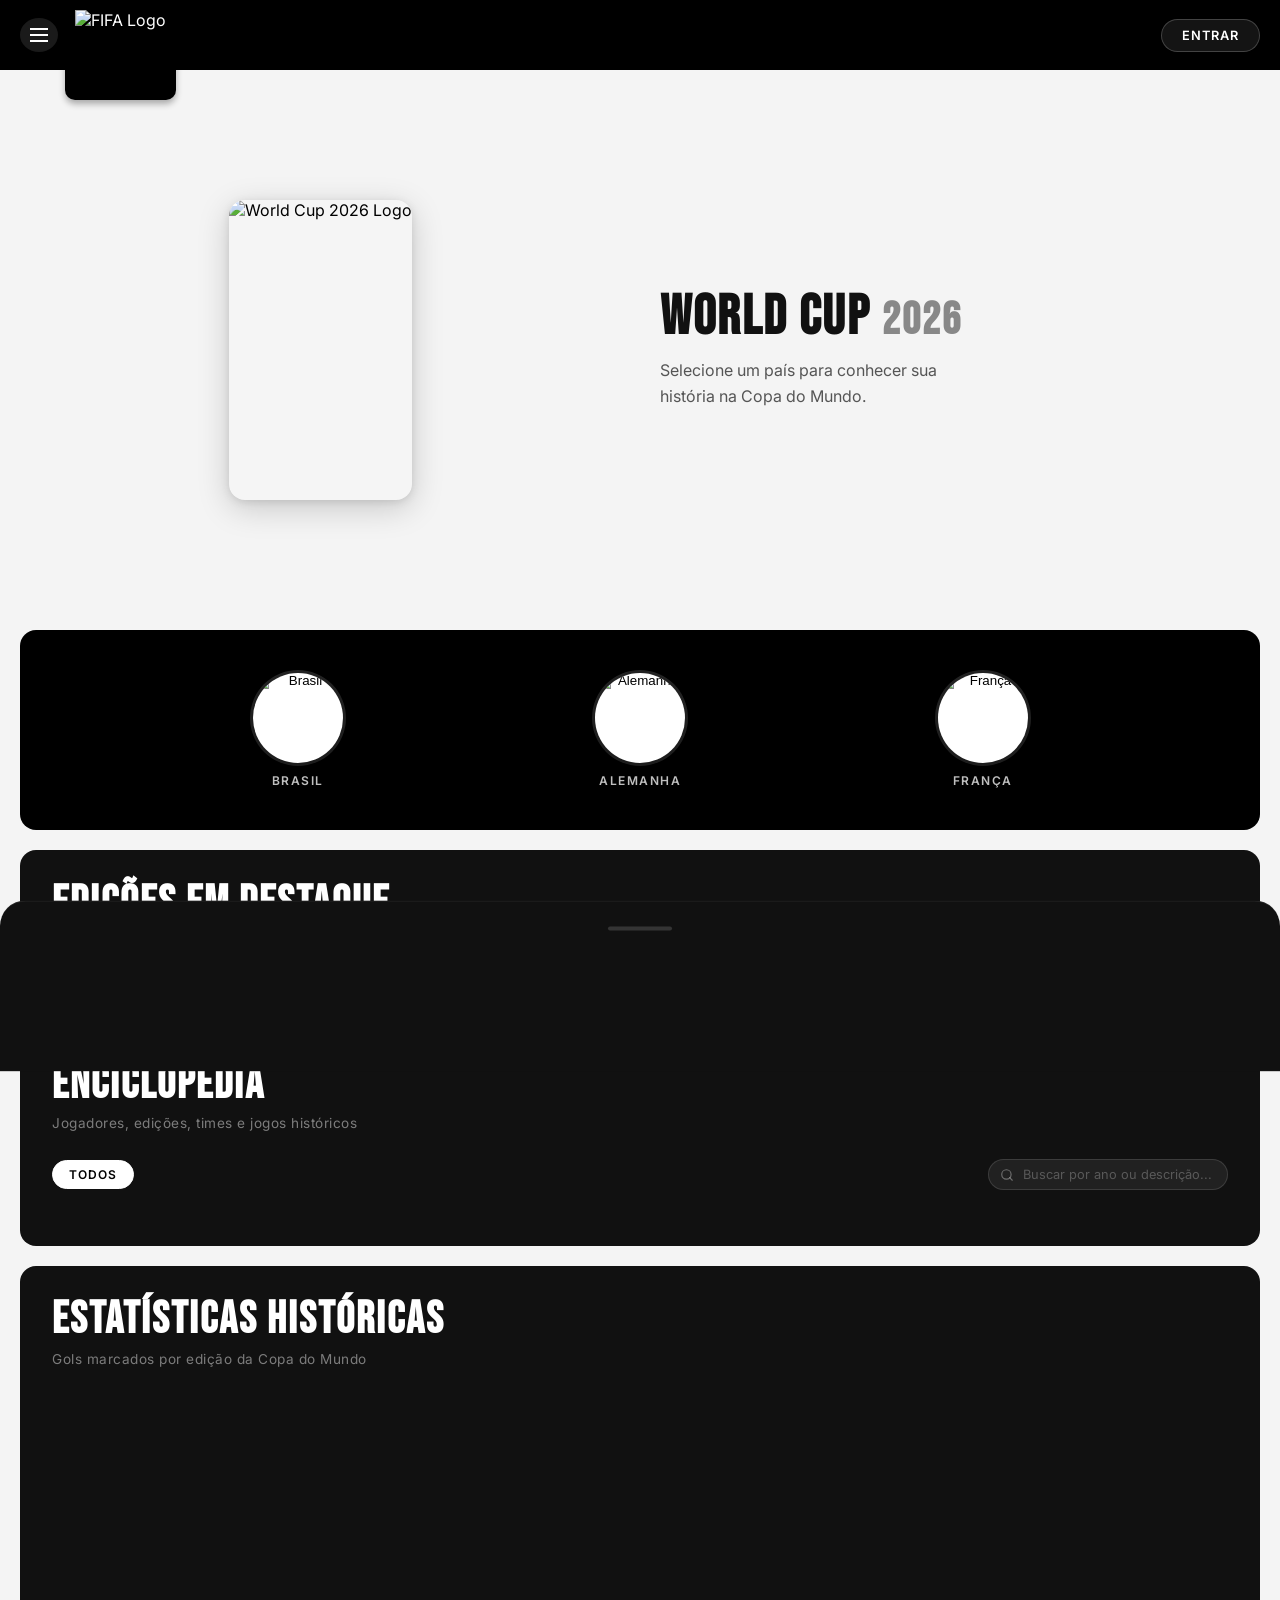
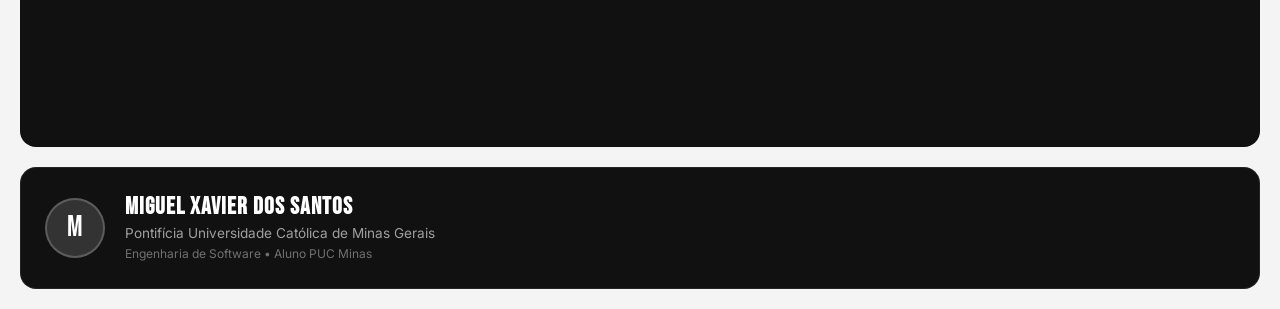
==== public/index.html @ 18ab4616 "semana 14" ====
<!DOCTYPE html>
<html lang="pt-BR">
<head>
    <meta charset="UTF-8">
    <meta name="viewport" content="width=device-width, initial-scale=1.0">
    <title>World Cup 2026</title>
    <link rel="stylesheet" href="../assets/css/style.css">
    <link href="https://fonts.googleapis.com/css2?family=Bebas+Neue&family=Inter:wght@400;600&display=swap" rel="stylesheet">
</head>
<body>

<header class="main-header">
    <div class="left-section" style="display: flex; align-items: center; gap: 20px;">
        <div class="menu-icon">
            <span></span>
            <span></span>
            <span></span>
        </div>
        <div class="logo-container">
            <img src="https://s2-ge.glbimg.com/RGU5LEYpvpcPRro8r9wxAEvmltU=/0x0:2048x2048/984x0/smart/filters:strip_icc()/i.s3.glbimg.com/v1/AUTH_bc8228b6673f488aa253bbcb03c80ec5/internal_photos/bs/2023/q/Q/e3U1thRemgE9lEG0J4gQ/logo-fifa.jpg" alt="FIFA Logo">
        </div>
        <div id="admin-panel-link"></div>
    </div>
    <div class="right-section">
        <button class="login-btn" id="loginBtn">Entrar</button>
    </div>
</header>

<main>
    <div class="image-wrapper">
        <div class="image-overlay" id="image-overlay"></div>
        <img src="https://upload.wikimedia.org/wikipedia/pt/d/d7/Logo_copa_2026.png" alt="World Cup 2026 Logo" id="main-image">
    </div>
    <div class="text-section">
        <h1>World Cup <span class="year">2026</span></h1>
        <p id="country-text">Selecione um país para conhecer sua história na Copa do Mundo.</p>
    </div>
</main>

<section id="country-section">
    <div class="country-ball">
        <button class="country-button" id="brasil">
            <img src="https://flagicons.lipis.dev/flags/4x3/br.svg" alt="Brasil">
        </button>
        <span class="country-label">Brasil</span>
    </div>
    <div class="country-ball">
        <button class="country-button" id="alemanha">
            <img src="https://flagicons.lipis.dev/flags/4x3/de.svg" alt="Alemanha">
        </button>
        <span class="country-label">Alemanha</span>
    </div>
    <div class="country-ball">
        <button class="country-button" id="franca">
            <img src="https://flagicons.lipis.dev/flags/4x3/fr.svg" alt="França">
        </button>
        <span class="country-label">França</span>
    </div>
</section>

<section id="highlights-section">
    <div class="enc-header">
        <h2 class="enc-title">Edições em Destaque</h2>
        <p class="enc-subtitle">As edições mais marcantes do torneio mundial</p>
    </div>
    <div class="slider-wrapper">
        <button class="slider-control prev-btn">❮</button>
        <div class="slider-container" id="sliderContainer"></div>
        <button class="slider-control next-btn">❯</button>
    </div>
</section>

<section id="encyclopedia-section">
    <div class="enc-header">
        <h2 class="enc-title">Enciclopédia</h2>
        <p class="enc-subtitle">Jogadores, edições, times e jogos históricos</p>
    </div>

    <div class="enc-toolbar">
        <div class="enc-filters">
            <button class="enc-filter-btn active" id="filter-all-btn">Todos</button>
            <button class="enc-filter-btn" id="filter-fav-btn" style="display: none;">Favoritos ❤️</button>
        </div>
        <div class="enc-search-wrapper">
            <svg class="enc-search-icon" xmlns="http://www.w3.org/2000/svg" viewBox="0 0 24 24" fill="none" stroke="currentColor" stroke-width="2" stroke-linecap="round" stroke-linejoin="round">
                <circle cx="11" cy="11" r="8"/><line x1="21" y1="21" x2="16.65" y2="16.65"/>
            </svg>
            <input type="text" class="enc-search" id="searchBar" placeholder="Buscar por ano ou descrição...">
        </div>
    </div>

    <div class="enc-grid"></div>
</section>

<section id="analytics-section">
    <div class="enc-header">
        <h2 class="enc-title">Estatísticas Históricas</h2>
        <p class="enc-subtitle">Gols marcados por edição da Copa do Mundo</p>
    </div>
    <div class="chart-wrapper">
        <canvas id="goalsChart"></canvas>
    </div>
</section>

<footer id="student-profile-footer">
    <div class="profile-card">
        <div class="profile-avatar">M</div>
        <div class="profile-details">
            <h3>Miguel Xavier dos Santos</h3>
            <p class="institution">Pontifícia Universidade Católica de Minas Gerais</p>
            <p class="course">Engenharia de Software • Aluno PUC Minas</p>
        </div>
    </div>
</footer>

<div class="drawer-overlay" id="drawerOverlay" onclick="closeDrawer()"></div>
<div class="drawer" id="drawer">
  <div class="drawer-handle"></div>
  <div class="drawer-inner" id="drawerInner"></div>
</div>

<script src="https://cdn.jsdelivr.net/npm/chart.js"></script>
<script src="../assets/js/script.js"></script>
</body>
</html>
---- assets/css/style.css ----
* {
    margin: 0;
    padding: 0;
    box-sizing: border-box;
}

:root {
    --bg-color: #f4f4f4;
    --header-bg: #000000;
    --section-bg: #000000;
    --accent: #ffffff;
}

body,
.main-header,
#country-section,
h1,
p {
    transition:
        background-color 0.6s ease,
        color 0.6s ease;
}

body {
    font-family: 'Inter', sans-serif;
    background-color: var(--bg-color);
}

.main-header {
    background-color: var(--header-bg);
    color: #fff;
    height: 70px;
    display: flex;
    align-items: center;
    justify-content: space-between;
    padding: 0 20px;
    position: relative;
}

.menu-icon {
    cursor: pointer;
    display: flex;
    flex-direction: column;
    gap: 4px;
    padding: 10px;
    border-radius: 50%;
    background: #1a1a1a;
    transition: background 0.3s;
}
.menu-icon:hover {
    background: #333;
}

.menu-icon span {
    display: block;
    width: 18px;
    height: 2px;
    background-color: #fff;
}

.logo-container {
    background-color: #000;
    padding: 10px;
    border-radius: 0 0 10px 10px;
    position: absolute;
    top: 0;
    left: 65px;
    z-index: 10;
    height: 100px;
    display: flex;
    align-items: center;
    box-shadow: 0 4px 6px rgba(0,0,0,0.3);
}

.logo-container img {
    height: 80px;
}

main {
    height: 60vh;
    display: flex;
    justify-content: space-around;
    align-items: center;
    padding: 40px 20px 20px;
    gap: 40px;
}

.image-wrapper {
    position: relative;
    display: flex;
    justify-content: center;
    align-items: center;
    flex: 1;
}

.image-overlay {
    position: absolute;
    inset: 0;
    background: white;
    opacity: 0;
    border-radius: 16px;
    pointer-events: none;
    transition: opacity 0.15s ease;
    z-index: 2;
}
.image-overlay.flash {
    opacity: 1;
}

#main-image {
    height: 300px;
    width: auto;
    object-fit: contain;
    border-radius: 16px;
    box-shadow:
        0 8px 32px rgba(0, 0, 0, 0.18),
        0 2px 8px rgba(0, 0, 0, 0.10);
    background: rgba(255,255,255,0.05);
    transition:
        opacity 0.35s ease,
        transform 0.35s ease,
        box-shadow 0.6s ease,
        width 0.4s ease,
        height 0.4s ease;
}

#main-image:hover {
    transform: scale(1.03);
    box-shadow:
        0 16px 48px rgba(0, 0, 0, 0.22),
        0 4px 12px rgba(0, 0, 0, 0.12);
}

#main-image.fading {
    opacity: 0;
    transform: scale(0.97);
}

.text-section {
    flex: 1;
    display: flex;
    justify-content: center;
    align-items: flex-start;
    flex-direction: column;
    gap: 12px;
}

h1 {
    font-family: 'Bebas Neue', sans-serif;
    font-size: 3.5rem;
    line-height: 1;
    letter-spacing: 2px;
    color: #111;
    transition: color 0.6s ease;
}

h1 .year {
    color: #888;
    font-size: 2.8rem;
}

p {
    font-size: 1rem;
    color: #555;
    max-width: 320px;
    line-height: 1.6;
    transition: color 0.6s ease;
}

#country-section {
    display: flex;
    justify-content: space-evenly;
    align-items: center;
    height: 200px;
    background-color: #000;
    margin: 20px;
    border-radius: 16px;
    transition: background-color 0.6s ease;
    gap: 20px;
}

.country-ball {
    display: flex;
    flex-direction: column;
    align-items: center;
    gap: 10px;
}

.country-label {
    color: #fff;
    font-size: 0.75rem;
    font-weight: 600;
    letter-spacing: 1.5px;
    text-transform: uppercase;
    opacity: 0.75;
    transition: opacity 0.3s;
}

.country-ball:hover .country-label {
    opacity: 1;
}

.country-button {
    width: 90px;
    height: 90px;
    border: none;
    border-radius: 50%;
    overflow: hidden;
    cursor: pointer;
    padding: 0;
    display: flex;
    justify-content: center;
    align-items: center;
    background: #fff;
    box-shadow:
        0 4px 16px rgba(0,0,0,0.4),
        0 0 0 3px rgba(255,255,255,0.15);
    transition:
        transform 0.25s ease,
        box-shadow 0.25s ease;
}

.country-button:hover {
    transform: scale(1.12) translateY(-4px);
    box-shadow:
        0 12px 32px rgba(0,0,0,0.5),
        0 0 0 4px rgba(255,255,255,0.4);
}

.country-button:active {
    transform: scale(1.05) translateY(-2px);
}

.country-button img {
    width: 100%;
    height: 100%;
    object-fit: cover;
    display: block;
}

.country-button.active {
    box-shadow:
        0 12px 32px rgba(0,0,0,0.5),
        0 0 0 4px rgba(255,255,255,0.9);
    transform: scale(1.08) translateY(-3px);
}

#highlights-section {
    margin: 20px;
    padding: 32px;
    background-color: #111;
    border-radius: 16px;
}

.slider-wrapper {
    position: relative;
    display: flex;
    align-items: center;
}

.slider-container {
    display: flex;
    overflow-x: hidden;
    scroll-behavior: smooth;
    width: 100%;
    gap: 16px;
}

.slider-item {
    flex: 0 0 100%;
    background: #1a1a1a;
    border: 1px solid rgba(255, 255, 255, 0.07);
    border-radius: 14px;
    overflow: hidden;
    display: flex;
    height: 220px;
    cursor: pointer;
    transition: border-color 0.3s;
}

.slider-item:hover {
    border-color: rgba(255, 255, 255, 0.2);
}

.slider-img {
    width: 35%;
    object-fit: cover;
}

.slider-info {
    padding: 24px;
    flex: 1;
    display: flex;
    flex-direction: column;
    justify-content: center;
}

.slider-control {
    position: absolute;
    top: 50%;
    transform: translateY(-50%);
    background: rgba(0, 0, 0, 0.7);
    border: 1px solid rgba(255, 255, 255, 0.15);
    color: #fff;
    width: 44px;
    height: 44px;
    border-radius: 50%;
    cursor: pointer;
    z-index: 10;
    font-size: 1.2rem;
    display: flex;
    align-items: center;
    justify-content: center;
    transition: background 0.2s;
}

.slider-control:hover {
    background: rgba(255, 255, 255, 0.2);
}

.prev-btn { left: -16px; }
.next-btn { right: -16px; }

#encyclopedia-section {
    margin: 20px;
    padding: 32px;
    background-color: #111;
    border-radius: 16px;
}

.enc-header {
    margin-bottom: 24px;
}

.enc-title {
    font-family: 'Bebas Neue', sans-serif;
    font-size: 2.8rem;
    letter-spacing: 2px;
    color: #fff;
    line-height: 1;
    margin-bottom: 6px;
}

.enc-subtitle {
    font-size: 0.85rem;
    color: rgba(255, 255, 255, 0.45);
    letter-spacing: 0.5px;
}

.enc-toolbar {
    display: flex;
    align-items: center;
    justify-content: space-between;
    margin-bottom: 24px;
    gap: 16px;
    flex-wrap: wrap;
}

.enc-filters {
    display: flex;
    gap: 8px;
    flex-wrap: wrap;
}

.enc-filter-btn {
    font-family: 'Inter', sans-serif;
    font-size: 0.75rem;
    font-weight: 600;
    letter-spacing: 1px;
    text-transform: uppercase;
    padding: 6px 16px;
    border-radius: 999px;
    border: 1px solid rgba(255, 255, 255, 0.15);
    background: transparent;
    color: rgba(255, 255, 255, 0.5);
    cursor: pointer;
    transition: all 0.2s ease;
}

.enc-filter-btn:hover {
    border-color: rgba(255, 255, 255, 0.4);
    color: rgba(255, 255, 255, 0.8);
}

.enc-filter-btn.active {
    background: #fff;
    border-color: #fff;
    color: #000;
}

.enc-search-wrapper {
    position: relative;
    display: flex;
    align-items: center;
}

.enc-search-icon {
    position: absolute;
    left: 12px;
    width: 14px;
    height: 14px;
    color: rgba(255, 255, 255, 0.35);
    pointer-events: none;
}

.enc-search {
    font-family: 'Inter', sans-serif;
    font-size: 0.8rem;
    background: rgba(255, 255, 255, 0.07);
    border: 1px solid rgba(255, 255, 255, 0.12);
    border-radius: 999px;
    color: rgba(255, 255, 255, 0.7);
    padding: 7px 16px 7px 34px;
    width: 240px;
    outline: none;
    transition: border-color 0.2s, background 0.2s;
}

.enc-search::placeholder {
    color: rgba(255, 255, 255, 0.25);
}

.enc-search:focus {
    border-color: rgba(255, 255, 255, 0.35);
    background: rgba(255, 255, 255, 0.1);
}

.enc-grid {
    display: grid;
    grid-template-columns: repeat(4, minmax(0, 1fr));
    gap: 12px;
}

@media (max-width: 900px) {
    .enc-grid { grid-template-columns: repeat(2, minmax(0, 1fr)); }
}

@media (max-width: 500px) {
    .enc-grid { grid-template-columns: 1fr; }
}

.enc-card {
    background: #1a1a1a;
    border: 1px solid rgba(255, 255, 255, 0.07);
    border-radius: 14px;
    overflow: hidden;
    transition: transform 0.22s ease, border-color 0.22s ease, box-shadow 0.22s ease;
    cursor: pointer;
    position: relative;
}

.enc-card:hover {
    transform: translateY(-4px);
    border-color: rgba(255, 255, 255, 0.2);
    box-shadow: 0 12px 32px rgba(0, 0, 0, 0.4);
}

.enc-card-thumb {
    width: 100%;
    height: 140px;
    display: flex;
    align-items: center;
    justify-content: center;
    position: relative;
    overflow: hidden;
}

.enc-card-thumb img {
    width: 100%;
    height: 100%;
    object-fit: cover;
    object-position: center;
    display: block;
}

.enc-fallback {
    display: flex;
    align-items: center;
    justify-content: center;
    width: 100%;
    height: 100%;
    font-family: 'Bebas Neue', sans-serif;
    font-size: 1.4rem;
    letter-spacing: 2px;
    color: rgba(255, 255, 255, 0.3);
}

.thumb-jogador { background: #0d1f0d; }
.thumb-edicao  { background: #0d0d1f; }
.thumb-time    { background: #1a0d0d; }
.thumb-jogo    { background: #1a1200; }

.enc-thumb-year {
    font-family: 'Bebas Neue', sans-serif;
    font-size: 3rem;
    letter-spacing: 4px;
    color: rgba(255, 255, 255, 0.15);
}

.enc-flag {
    width: 70px;
    height: auto;
    border-radius: 6px;
    opacity: 0.85;
    box-shadow: 0 4px 16px rgba(0,0,0,0.5);
}

.enc-placar {
    display: flex;
    align-items: center;
    gap: 8px;
    font-family: 'Bebas Neue', sans-serif;
    font-size: 3rem;
    color: rgba(255, 255, 255, 0.2);
    letter-spacing: 2px;
}

.enc-placar-x {
    font-size: 1.5rem;
    color: rgba(255, 255, 255, 0.1);
}

.enc-card-body {
    padding: 12px 14px 14px;
}

.enc-badge {
    display: inline-block;
    font-family: 'Inter', sans-serif;
    font-size: 0.62rem;
    font-weight: 600;
    letter-spacing: 1.2px;
    text-transform: uppercase;
    padding: 3px 9px;
    border-radius: 999px;
    margin-bottom: 8px;
}

.badge-jogador { background: rgba(60, 180, 90, 0.18);  color: #6ddc8a; }
.badge-edicao  { background: rgba(80, 120, 220, 0.18); color: #7aacff; }
.badge-time    { background: rgba(220, 160, 40, 0.18); color: #f0be5a; }
.badge-jogo    { background: rgba(210, 70, 70, 0.18);  color: #f07a7a; }

.enc-card-name {
    font-family: 'Bebas Neue', sans-serif;
    font-size: 1.15rem;
    letter-spacing: 1px;
    color: #fff;
    line-height: 1.1;
    margin-bottom: 5px;
}

.enc-card-sub {
    font-family: 'Inter', sans-serif;
    font-size: 0.75rem;
    color: rgba(255, 255, 255, 0.45);
    line-height: 1.5;
    margin-bottom: 10px;
}

.enc-card-meta {
    display: flex;
    justify-content: space-between;
    font-family: 'Inter', sans-serif;
    font-size: 0.7rem;
    font-weight: 600;
    color: rgba(255, 255, 255, 0.25);
    letter-spacing: 0.5px;
    padding-top: 10px;
    border-top: 1px solid rgba(255, 255, 255, 0.06);
}

#analytics-section {
    margin: 20px;
    padding: 32px;
    background-color: #111;
    border-radius: 16px;
}

.chart-wrapper {
    width: 100%;
    height: 320px;
    position: relative;
}

#student-profile-footer {
    margin: 20px;
    padding: 24px;
    background-color: #111;
    border: 1px solid rgba(255, 255, 255, 0.08);
    border-radius: 16px;
}

.profile-card {
    display: flex;
    align-items: center;
    gap: 20px;
}

.profile-avatar {
    width: 60px;
    height: 60px;
    background: #333;
    color: #fff;
    border-radius: 50%;
    display: flex;
    align-items: center;
    justify-content: center;
    font-family: 'Bebas Neue', sans-serif;
    font-size: 1.8rem;
    border: 2px solid rgba(255, 255, 255, 0.2);
}

.profile-details h3 {
    font-family: 'Bebas Neue', sans-serif;
    font-size: 1.5rem;
    color: #fff;
    letter-spacing: 1px;
    margin-bottom: 2px;
}

.profile-details .institution {
    font-size: 0.85rem;
    color: rgba(255, 255, 255, 0.6);
}

.profile-details .course {
    font-size: 0.75rem;
    color: rgba(255, 255, 255, 0.4);
}

.fav-toggle-btn {
    position: absolute;
    top: 12px;
    right: 12px;
    background: rgba(0, 0, 0, 0.6);
    border: 1px solid rgba(255, 255, 255, 0.2);
    color: #fff;
    border-radius: 50%;
    width: 32px;
    height: 32px;
    display: flex;
    align-items: center;
    justify-content: center;
    cursor: pointer;
    z-index: 5;
    font-size: 0.9rem;
    transition: background 0.2s;
}

.fav-toggle-btn:hover {
    background: rgba(255, 255, 255, 0.2);
}

.admin-badge-nav {
    color: #ff4a4a;
    text-decoration: none;
    font-size: 0.8rem;
    font-weight: 600;
    text-transform: uppercase;
    letter-spacing: 1px;
    border: 1px solid #ff4a4a;
    padding: 4px 12px;
    border-radius: 999px;
    transition: background 0.2s, color 0.2s;
}

.admin-badge-nav:hover {
    background: #ff4a4a;
    color: #000;
}

.drawer-overlay {
  position: fixed;
  inset: 0;
  background: rgba(0,0,0,0.72);
  z-index: 999;
  opacity: 0;
  pointer-events: none;
  transition: opacity 0.35s ease;
}
.drawer-overlay.open {
  opacity: 1;
  pointer-events: all;
}

.drawer {
  position: fixed;
  bottom: 0;
  left: 0;
  right: 0;
  z-index: 1000;
  background: #111;
  border-radius: 2vw 2vw 0 0;
  border-top: 1px solid rgba(255,255,255,0.09);
  transform: translateY(100%);
  transition: transform 0.4s cubic-bezier(0.32, 0.72, 0, 1);
  max-height: 88vh;
  overflow-y: auto;
}
.drawer.open {
  transform: translateY(0);
}

.drawer-handle {
  width: 5%;
  height: 4px;
  background: rgba(255,255,255,0.15);
  border-radius: 999px;
  margin: 2% auto 0;
}

.drawer-inner {
  padding: 3% 4% 8%;
}

.drawer-hero {
  display: flex;
  gap: 4%;
  align-items: flex-start;
  margin-bottom: 5%;
}

.drawer-photo,
.drawer-photo-fallback {
  width: 18%;
  aspect-ratio: 1;
  border-radius: 2vw;
  flex-shrink: 0;
  border: 1px solid rgba(255,255,255,0.08);
  background: #0d1f0d;
}

.drawer-photo {
  object-fit: cover;
  object-position: top center;
}

.drawer-photo-fallback {
  display: flex;
  align-items: center;
  justify-content: center;
  font-family: 'Bebas Neue', sans-serif;
  font-size: 3vw;
  letter-spacing: 0.2vw;
  color: rgba(255,255,255,0.25);
  text-align: center;
}

.drawer-hero-info {
  flex: 1;
  min-width: 0;
}

.drawer-name {
  font-family: 'Bebas Neue', sans-serif;
  font-size: clamp(1.4rem, 4vw, 2rem);
  letter-spacing: 0.15vw;
  color: #fff;
  line-height: 1;
  margin-bottom: 1%;
}

.drawer-sub {
  font-size: clamp(0.7rem, 1.5vw, 0.85rem);
  color: rgba(255,255,255,0.4);
  line-height: 1.5;
}

.drawer-close {
  width: 6%;
  aspect-ratio: 1;
  min-width: 28px;
  border-radius: 50%;
  background: rgba(255,255,255,0.07);
  border: 1px solid rgba(255,255,255,0.1);
  color: rgba(255,255,255,0.5);
  font-size: clamp(0.8rem, 1.5vw, 1rem);
  cursor: pointer;
  display: flex;
  align-items: center;
  justify-content: center;
  flex-shrink: 0;
  align-self: flex-start;
  transition: background 0.2s, color 0.2s;
}
.drawer-close:hover {
  background: rgba(255,255,255,0.13);
  color: #fff;
}

.drawer-stats-grid {
  display: grid;
  grid-template-columns: repeat(3, 1fr);
  gap: 2%;
  margin-bottom: 5%;
}

.stat-box {
  background: #1a1a1a;
  border: 1px solid rgba(255,255,255,0.07);
  border-radius: 1.5vw;
  padding: 4% 2%;
  text-align: center;
}

.stat-value {
  font-family: 'Bebas Neue', sans-serif;
  font-size: clamp(1.4rem, 4vw, 1.8rem);
  color: #fff;
  line-height: 1;
  margin-bottom: 4%;
}

.stat-label {
  font-size: clamp(0.55rem, 1.2vw, 0.65rem);
  font-weight: 600;
  letter-spacing: 0.1vw;
  text-transform: uppercase;
  color: rgba(255,255,255,0.3);
}

.drawer-section-title {
  font-family: 'Bebas Neue', sans-serif;
  font-size: clamp(0.75rem, 1.5vw, 0.95rem);
  letter-spacing: 0.2vw;
  color: rgba(255,255,255,0.3);
  text-transform: uppercase;
  margin-bottom: 3%;
}

.drawer-info-grid {
  display: grid;
  grid-template-columns: 1fr 1fr;
  gap: 2%;
  margin-bottom: 5%;
}

.info-row {
  background: #1a1a1a;
  border: 1px solid rgba(255,255,255,0.07);
  border-radius: 1.2vw;
  padding: 3% 4%;
  display: flex;
  flex-direction: column;
  gap: 4%;
}

.info-label {
  font-size: clamp(0.55rem, 1vw, 0.65rem);
  font-weight: 600;
  letter-spacing: 0.1vw;
  text-transform: uppercase;
  color: rgba(255,255,255,0.25);
}

.info-value {
  font-size: clamp(0.75rem, 1.5vw, 0.85rem);
  font-weight: 500;
  color: rgba(255,255,255,0.75);
}

.drawer-loading {
  display: flex;
  flex-direction: column;
  align-items: center;
  gap: 3%;
  padding: 10% 0;
  color: rgba(255,255,255,0.3);
  font-size: clamp(0.7rem, 1.5vw, 0.85rem);
  letter-spacing: 0.1vw;
}

.spinner {
  width: 5vw;
  height: 5vw;
  min-width: 24px;
  min-height: 24px;
  max-width: 32px;
  max-height: 32px;
  border: 2px solid rgba(255,255,255,0.08);
  border-top-color: #6ddc8a;
  border-radius: 50%;
  animation: spin 0.8s linear infinite;
}

@keyframes spin { to { transform: rotate(360deg); } }

.drawer-error {
  text-align: center;
  padding: 10% 0;
  font-size: clamp(0.7rem, 1.5vw, 0.85rem);
  color: rgba(255,255,255,0.25);
}

.login-btn {
    font-family: 'Inter', sans-serif;
    font-size: 0.8rem;
    font-weight: 600;
    letter-spacing: 1px;
    text-transform: uppercase;
    color: #fff;
    background: rgba(255, 255, 255, 0.08);
    border: 1px solid rgba(255, 255, 255, 0.2);
    padding: 8px 20px;
    border-radius: 999px;
    cursor: pointer;
    transition: background-color 0.3s ease, border-color 0.3s ease, color 0.3s ease, transform 0.2s ease;
}

.login-btn:hover {
    background: #fff;
    color: #000;
    border-color: #fff;
    transform: translateY(-1px);
}

.login-btn:active {
    transform: translateY(0);
}

@media (max-width: 768px) {
    .slider-item {
        flex-direction: column;
        height: auto;
    }
    .slider-img {
        width: 100%;
        height: 160px;
    }
}
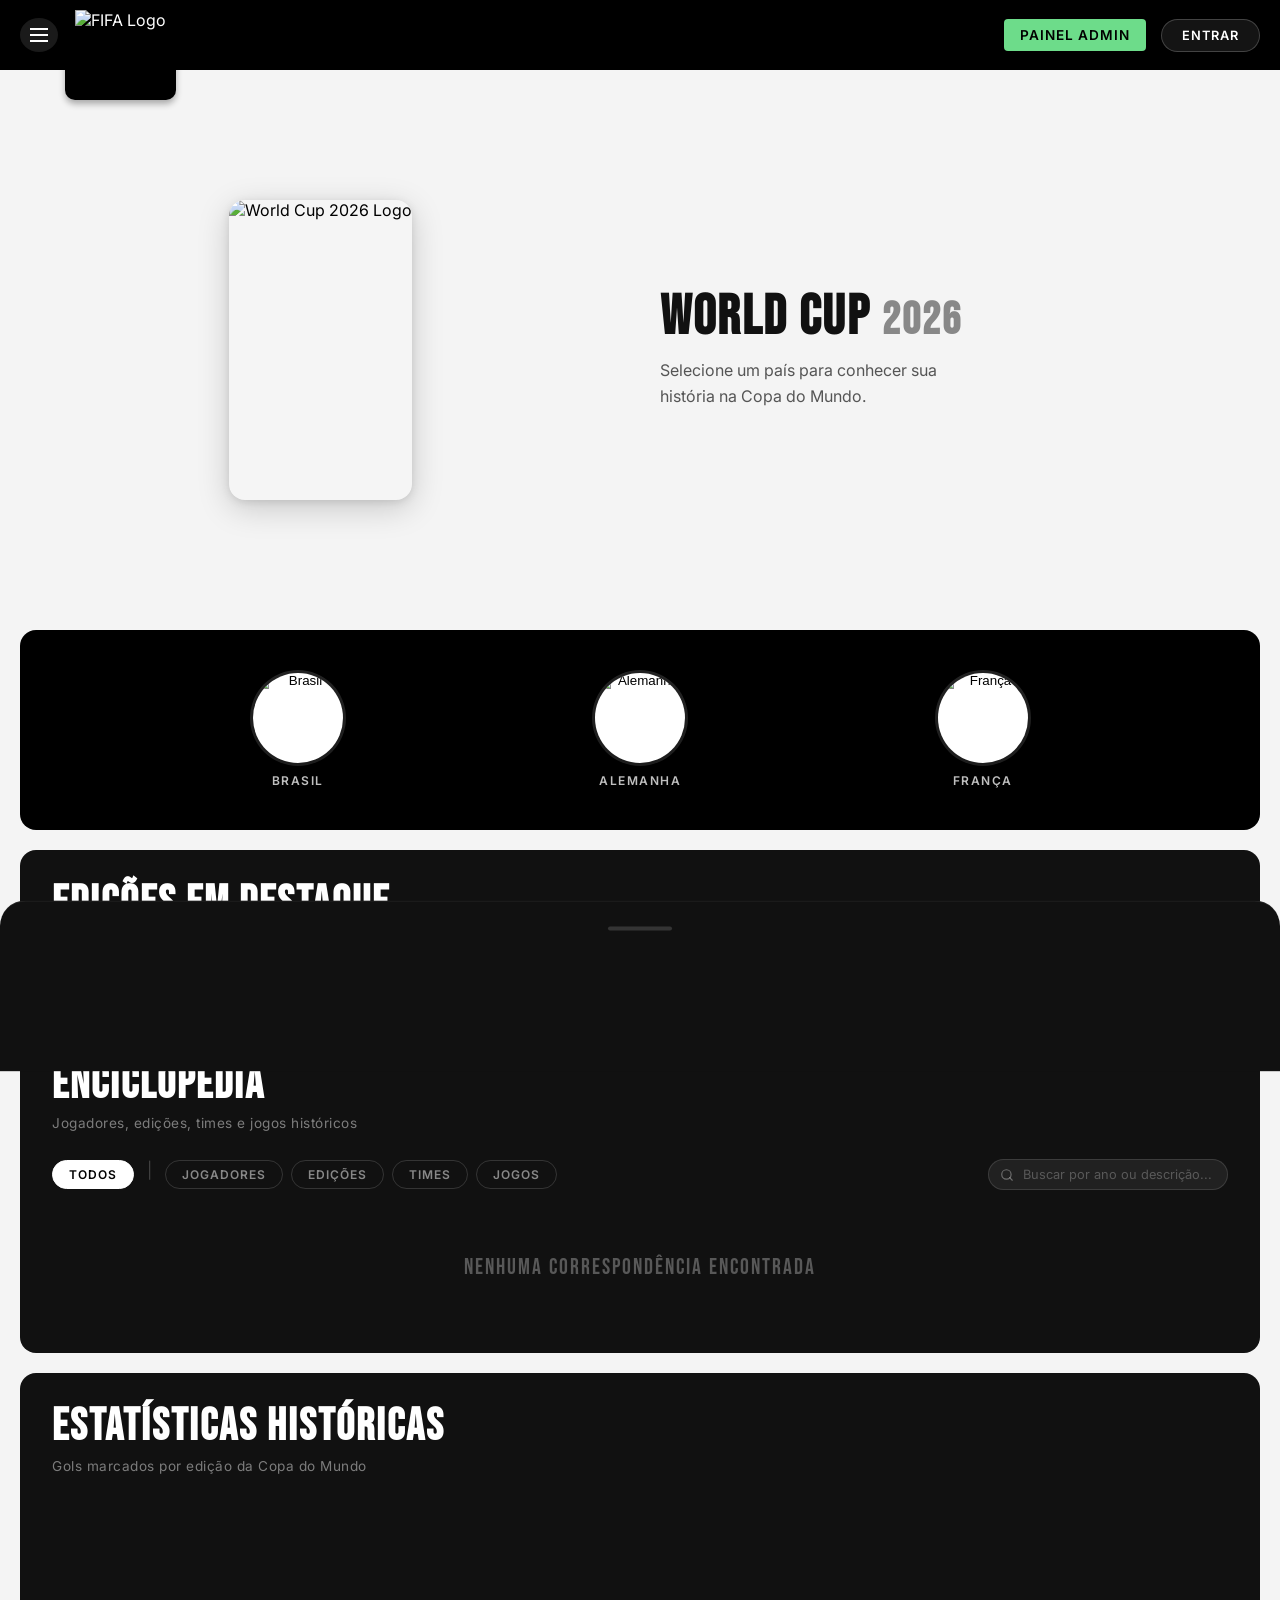
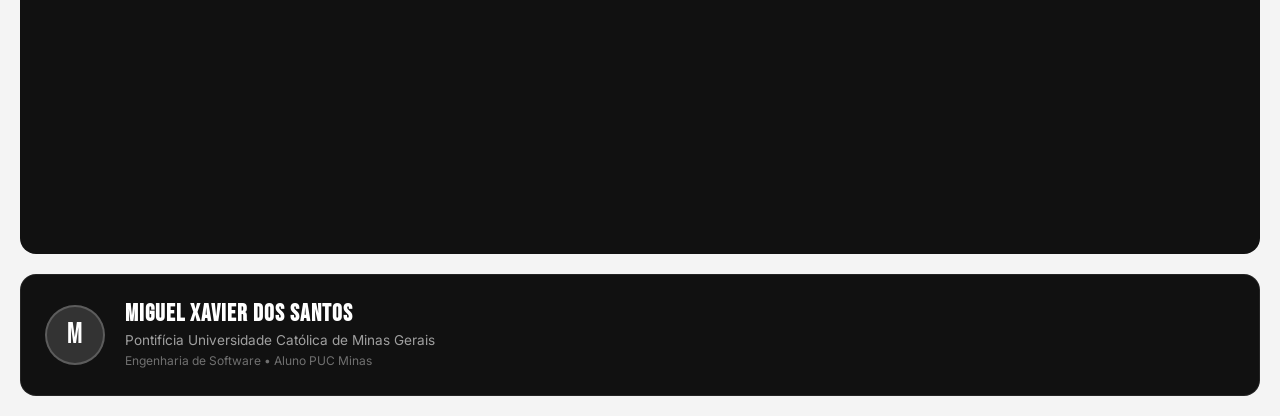
==== commit 4e2d08e2: "Atualização json e crud" ====
--- a/public/index.html
+++ b/public/index.html
@@ -19,9 +19,14 @@
         <div class="logo-container">
             <img src="https://s2-ge.glbimg.com/RGU5LEYpvpcPRro8r9wxAEvmltU=/0x0:2048x2048/984x0/smart/filters:strip_icc()/i.s3.glbimg.com/v1/AUTH_bc8228b6673f488aa253bbcb03c80ec5/internal_photos/bs/2023/q/Q/e3U1thRemgE9lEG0J4gQ/logo-fifa.jpg" alt="FIFA Logo">
         </div>
+        
         <div id="admin-panel-link"></div>
     </div>
-    <div class="right-section">
+
+    <div class="right-section" style="display: flex; align-items: center; gap: 15px;">
+        <a href="cadastro_itens.html" class="login-btn" style="text-decoration: none; background: #6ddc8a; color: #000; border: none; font-weight: 600; padding: 8px 16px; border-radius: 4px; font-size: 0.85rem; display: inline-flex; align-items: center;">
+            Painel Admin
+        </a>
         <button class="login-btn" id="loginBtn">Entrar</button>
     </div>
 </header>
@@ -29,7 +34,7 @@
 <main>
     <div class="image-wrapper">
         <div class="image-overlay" id="image-overlay"></div>
-        <img src="https://upload.wikimedia.org/wikipedia/pt/d/d7/Logo_copa_2026.png" alt="World Cup 2026 Logo" id="main-image">
+        <img src="https://upload.wikimedia.org/wikipedia/en/thumb/1/17/2026_FIFA_World_Cup_emblem.svg/960px-2026_FIFA_World_Cup_emblem.svg.png" alt="World Cup 2026 Logo" id="main-image">
     </div>
     <div class="text-section">
         <h1>World Cup <span class="year">2026</span></h1>
@@ -79,8 +84,16 @@
     <div class="enc-toolbar">
         <div class="enc-filters">
             <button class="enc-filter-btn active" id="filter-all-btn">Todos</button>
-            <button class="enc-filter-btn" id="filter-fav-btn" style="display: none;">Favoritos ❤️</button>
+            <button class="enc-filter-btn" id="filter-fav-btn">Favoritos ❤️</button>
+            
+            <span class="filter-separator" style="color: rgba(255,255,255,0.2); margin: 0 5px;">|</span>
+
+            <button class="enc-filter-btn type-filter" data-type="jogadores">Jogadores</button>
+            <button class="enc-filter-btn type-filter" data-type="copas">Edições</button>
+            <button class="enc-filter-btn type-filter" data-type="times">Times</button>
+            <button class="enc-filter-btn type-filter" data-type="jogos">Jogos</button>
         </div>
+        
         <div class="enc-search-wrapper">
             <svg class="enc-search-icon" xmlns="http://www.w3.org/2000/svg" viewBox="0 0 24 24" fill="none" stroke="currentColor" stroke-width="2" stroke-linecap="round" stroke-linejoin="round">
                 <circle cx="11" cy="11" r="8"/><line x1="21" y1="21" x2="16.65" y2="16.65"/>
